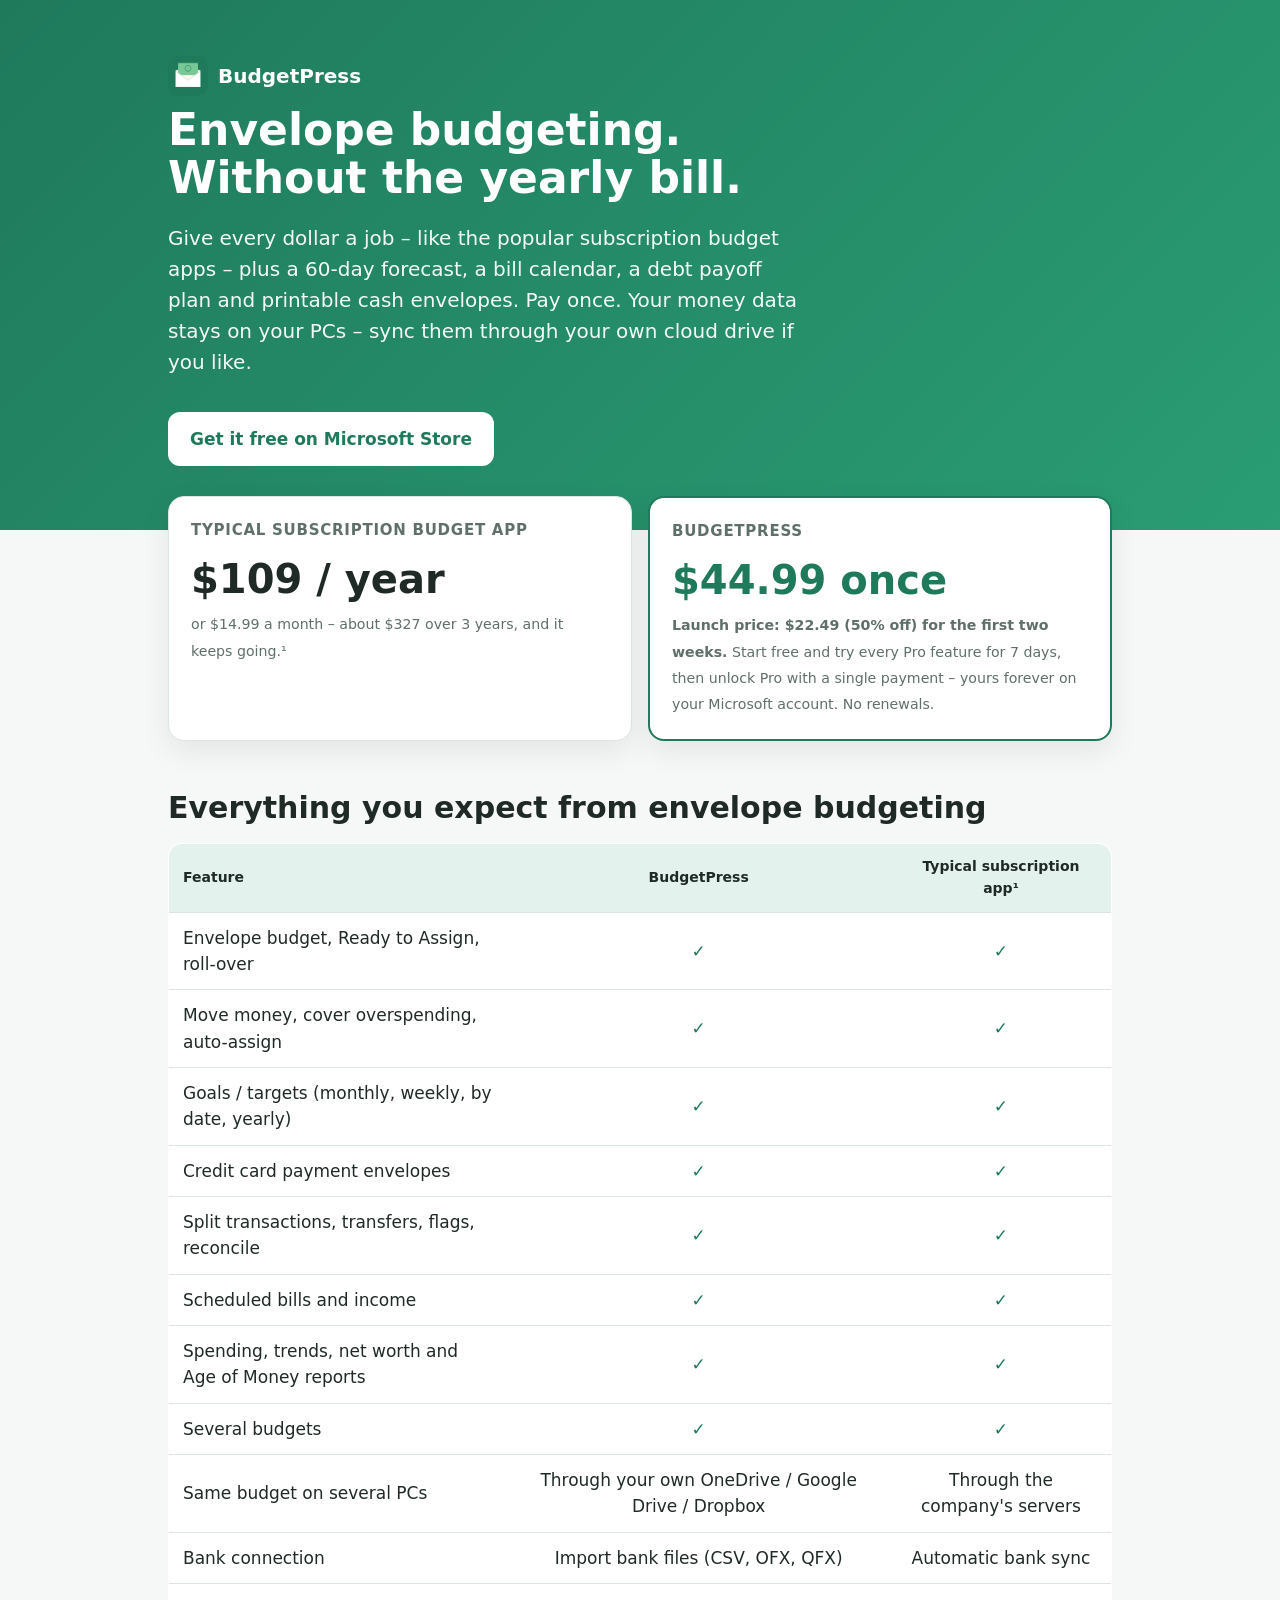
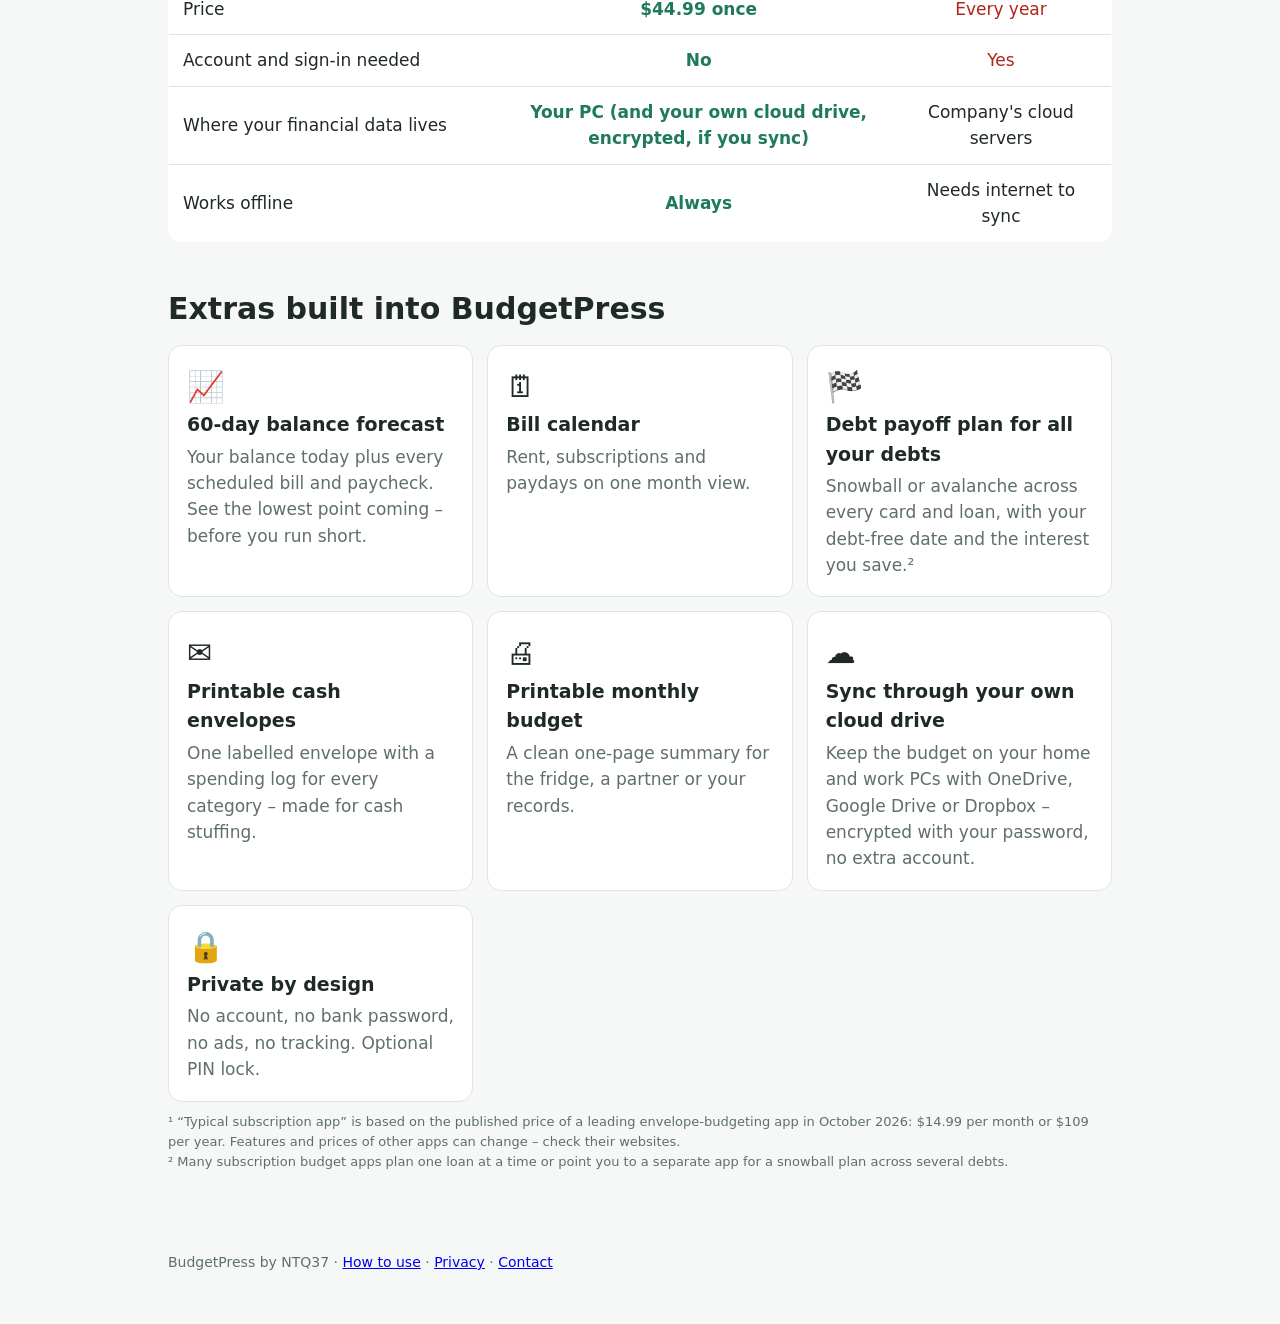
==== why.html @ d17dcd6e "Add files via upload" ====
<!doctype html>
<html lang="en"><head><meta charset="utf-8"><meta name="viewport" content="width=device-width, initial-scale=1">
<title>Why BudgetPress – envelope budgeting without a subscription</title>
<meta name="description" content="BudgetPress does envelope budgeting like the big subscription apps – and adds a 60-day forecast, bill calendar, debt payoff plan and printable cash envelopes. Pay once. Private and offline.">
<link rel="icon" href="icon-192.png">
<style>
:root{--g:#1f7a5c;--g2:#e3f2ec;--ink:#1f2a27;--mut:#5f6f6a;--line:#dde5e2;--bg:#f6f8f7;--card:#fff}
@media (prefers-color-scheme:dark){:root{--g:#6fd3a8;--g2:#1d3a30;--ink:#e9f0ed;--mut:#a3b2ad;--line:#2f3a37;--bg:#121715;--card:#1b2220}}
*{box-sizing:border-box}body{margin:0;font:17px/1.55 'Segoe UI',system-ui,sans-serif;color:var(--ink);background:var(--bg)}
.wrap{max-width:980px;margin:0 auto;padding:0 18px}
header{background:linear-gradient(135deg,#1f7a5c,#2a9d74);color:#fff;padding:56px 0 64px}
header h1{font-size:44px;line-height:1.1;margin:10px 0}header p{font-size:20px;max-width:640px;opacity:.95}
.brand{display:flex;align-items:center;gap:10px;font-weight:800;font-size:20px}.brand img{border-radius:10px}
.cta{display:inline-block;background:#fff;color:#1f7a5c;font-weight:800;padding:14px 22px;border-radius:12px;text-decoration:none;margin-top:14px}
.price{display:grid;grid-template-columns:1fr 1fr;gap:16px;margin:-34px 0 30px}
.pcard{background:var(--card);border:1px solid var(--line);border-radius:16px;padding:22px;box-shadow:0 10px 30px rgba(0,0,0,.08)}
.pcard h3{margin:0 0 6px;color:var(--mut);font-size:15px;text-transform:uppercase;letter-spacing:.05em}
.pcard .big{font-size:40px;font-weight:800}.pcard.us{border:2px solid var(--g)}.pcard.us .big{color:var(--g)}
.pcard small{color:var(--mut)}
h2{font-size:30px;margin:44px 0 12px}
table{width:100%;border-collapse:collapse;background:var(--card);border:1px solid var(--line);border-radius:14px;overflow:hidden}
th,td{padding:12px 14px;border-bottom:1px solid var(--line);text-align:center}th:first-child,td:first-child{text-align:left}
th{background:var(--g2);font-size:14px}td.y{color:var(--g);font-weight:800}td.n{color:#b42318}
.grid{display:grid;grid-template-columns:repeat(auto-fill,minmax(270px,1fr));gap:14px}
.f{background:var(--card);border:1px solid var(--line);border-radius:14px;padding:18px}.f b{display:block;font-size:19px;margin-bottom:4px}.f span{color:var(--mut)}
.f .ic{font-size:30px}
.note{color:var(--mut);font-size:13px;margin:10px 0 50px}
footer{padding:30px 0 50px;color:var(--mut);font-size:14px}
@media (max-width:700px){header h1{font-size:32px}.price{grid-template-columns:1fr;margin-top:-24px}th,td{padding:9px 8px;font-size:14px}}
</style></head><body>
<header><div class="wrap">
  <div class="brand"><img src="icon-192.png" width="40" height="40" alt="">BudgetPress</div>
  <h1>Envelope budgeting.<br>Without the yearly bill.</h1>
  <p>Give every dollar a job – like the popular subscription budget apps – plus a 60-day forecast, a bill calendar, a debt payoff plan and printable cash envelopes. Pay once. Your money data stays on your PCs – sync them through your own cloud drive if you like.</p>
  <a class="cta" href="https://apps.microsoft.com/search/publisher?name=NTQ37" id="storeLink">Get it free on Microsoft Store</a>
</div></header>

<main class="wrap">
  <div class="price">
    <div class="pcard"><h3>Typical subscription budget app</h3><div class="big">$109 / year</div><small>or $14.99 a month – about $327 over 3 years, and it keeps going.¹</small></div>
    <div class="pcard us"><h3>BudgetPress</h3><div class="big">$44.99 once</div><small><b>Launch price: $22.49 (50% off) for the first two weeks.</b> Start free and try every Pro feature for 7 days, then unlock Pro with a single payment – yours forever on your Microsoft account. No renewals.</small></div>
  </div>

  <h2>Everything you expect from envelope budgeting</h2>
  <table>
    <thead><tr><th>Feature</th><th>BudgetPress</th><th>Typical subscription app¹</th></tr></thead>
    <tbody>
      <tr><td>Envelope budget, Ready to Assign, roll-over</td><td class="y">✓</td><td class="y">✓</td></tr>
      <tr><td>Move money, cover overspending, auto-assign</td><td class="y">✓</td><td class="y">✓</td></tr>
      <tr><td>Goals / targets (monthly, weekly, by date, yearly)</td><td class="y">✓</td><td class="y">✓</td></tr>
      <tr><td>Credit card payment envelopes</td><td class="y">✓</td><td class="y">✓</td></tr>
      <tr><td>Split transactions, transfers, flags, reconcile</td><td class="y">✓</td><td class="y">✓</td></tr>
      <tr><td>Scheduled bills and income</td><td class="y">✓</td><td class="y">✓</td></tr>
      <tr><td>Spending, trends, net worth and Age of Money reports</td><td class="y">✓</td><td class="y">✓</td></tr>
      <tr><td>Several budgets</td><td class="y">✓</td><td class="y">✓</td></tr>
      <tr><td>Same budget on several PCs</td><td>Through your own OneDrive / Google Drive / Dropbox</td><td>Through the company's servers</td></tr>
      <tr><td>Bank connection</td><td>Import bank files (CSV, OFX, QFX)</td><td>Automatic bank sync</td></tr>
      <tr><td>Price</td><td class="y">$44.99 once</td><td class="n">Every year</td></tr>
      <tr><td>Account and sign-in needed</td><td class="y">No</td><td class="n">Yes</td></tr>
      <tr><td>Where your financial data lives</td><td class="y">Your PC (and your own cloud drive, encrypted, if you sync)</td><td>Company's cloud servers</td></tr>
      <tr><td>Works offline</td><td class="y">Always</td><td>Needs internet to sync</td></tr>
    </tbody>
  </table>

  <h2>Extras built into BudgetPress</h2>
  <div class="grid">
    <div class="f"><div class="ic">📈</div><b>60-day balance forecast</b><span>Your balance today plus every scheduled bill and paycheck. See the lowest point coming – before you run short.</span></div>
    <div class="f"><div class="ic">🗓</div><b>Bill calendar</b><span>Rent, subscriptions and paydays on one month view.</span></div>
    <div class="f"><div class="ic">🏁</div><b>Debt payoff plan for all your debts</b><span>Snowball or avalanche across every card and loan, with your debt-free date and the interest you save.²</span></div>
    <div class="f"><div class="ic">✉️</div><b>Printable cash envelopes</b><span>One labelled envelope with a spending log for every category – made for cash stuffing.</span></div>
    <div class="f"><div class="ic">🖨</div><b>Printable monthly budget</b><span>A clean one-page summary for the fridge, a partner or your records.</span></div>
    <div class="f"><div class="ic">☁️</div><b>Sync through your own cloud drive</b><span>Keep the budget on your home and work PCs with OneDrive, Google Drive or Dropbox – encrypted with your password, no extra account.</span></div>
    <div class="f"><div class="ic">🔒</div><b>Private by design</b><span>No account, no bank password, no ads, no tracking. Optional PIN lock.</span></div>
  </div>
  <p class="note">¹ “Typical subscription app” is based on the published price of a leading envelope-budgeting app in October 2026: $14.99 per month or $109 per year. Features and prices of other apps can change – check their websites.<br>² Many subscription budget apps plan one loan at a time or point you to a separate app for a snowball plan across several debts.</p>
</main>
<footer><div class="wrap">BudgetPress by NTQ37 · <a href="help.html">How to use</a> · <a href="privacy.html">Privacy</a> · <a href="mailto:thequan03072002@gmail.com">Contact</a></div></footer>
</body></html>
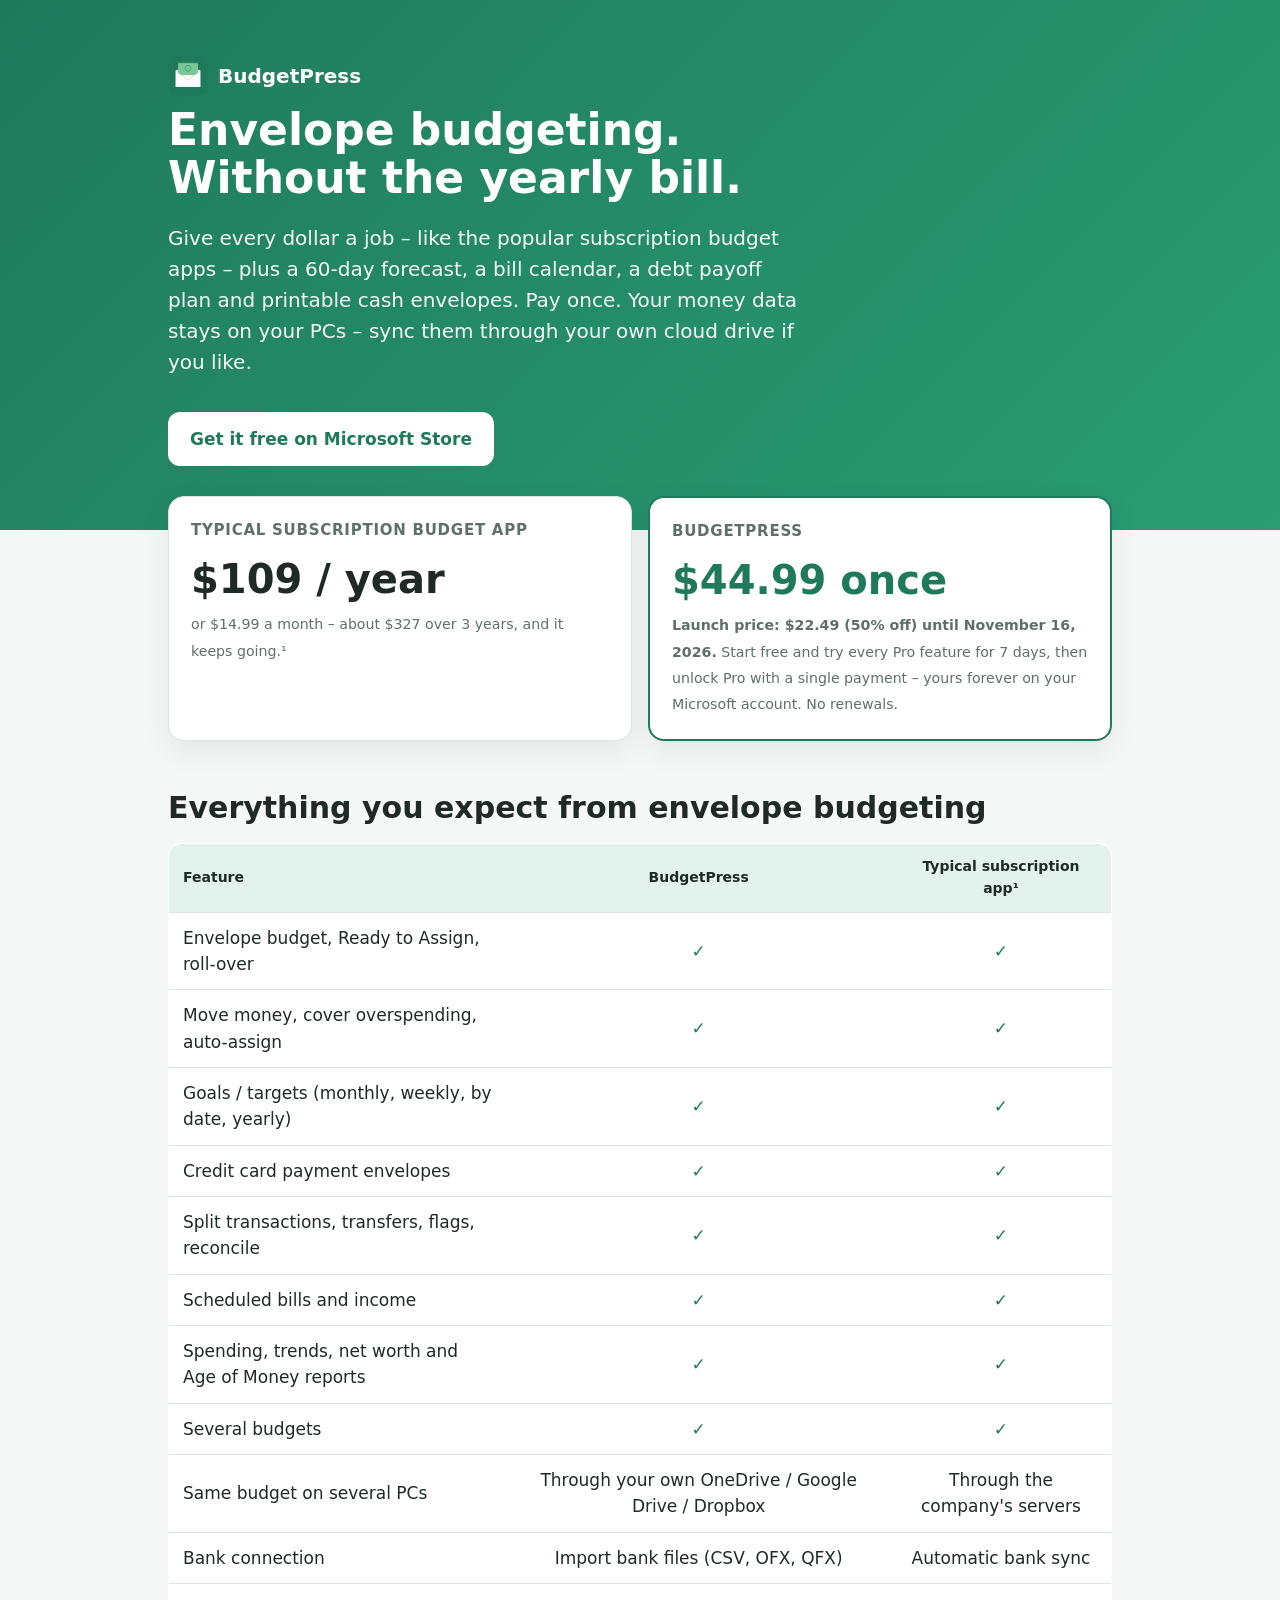
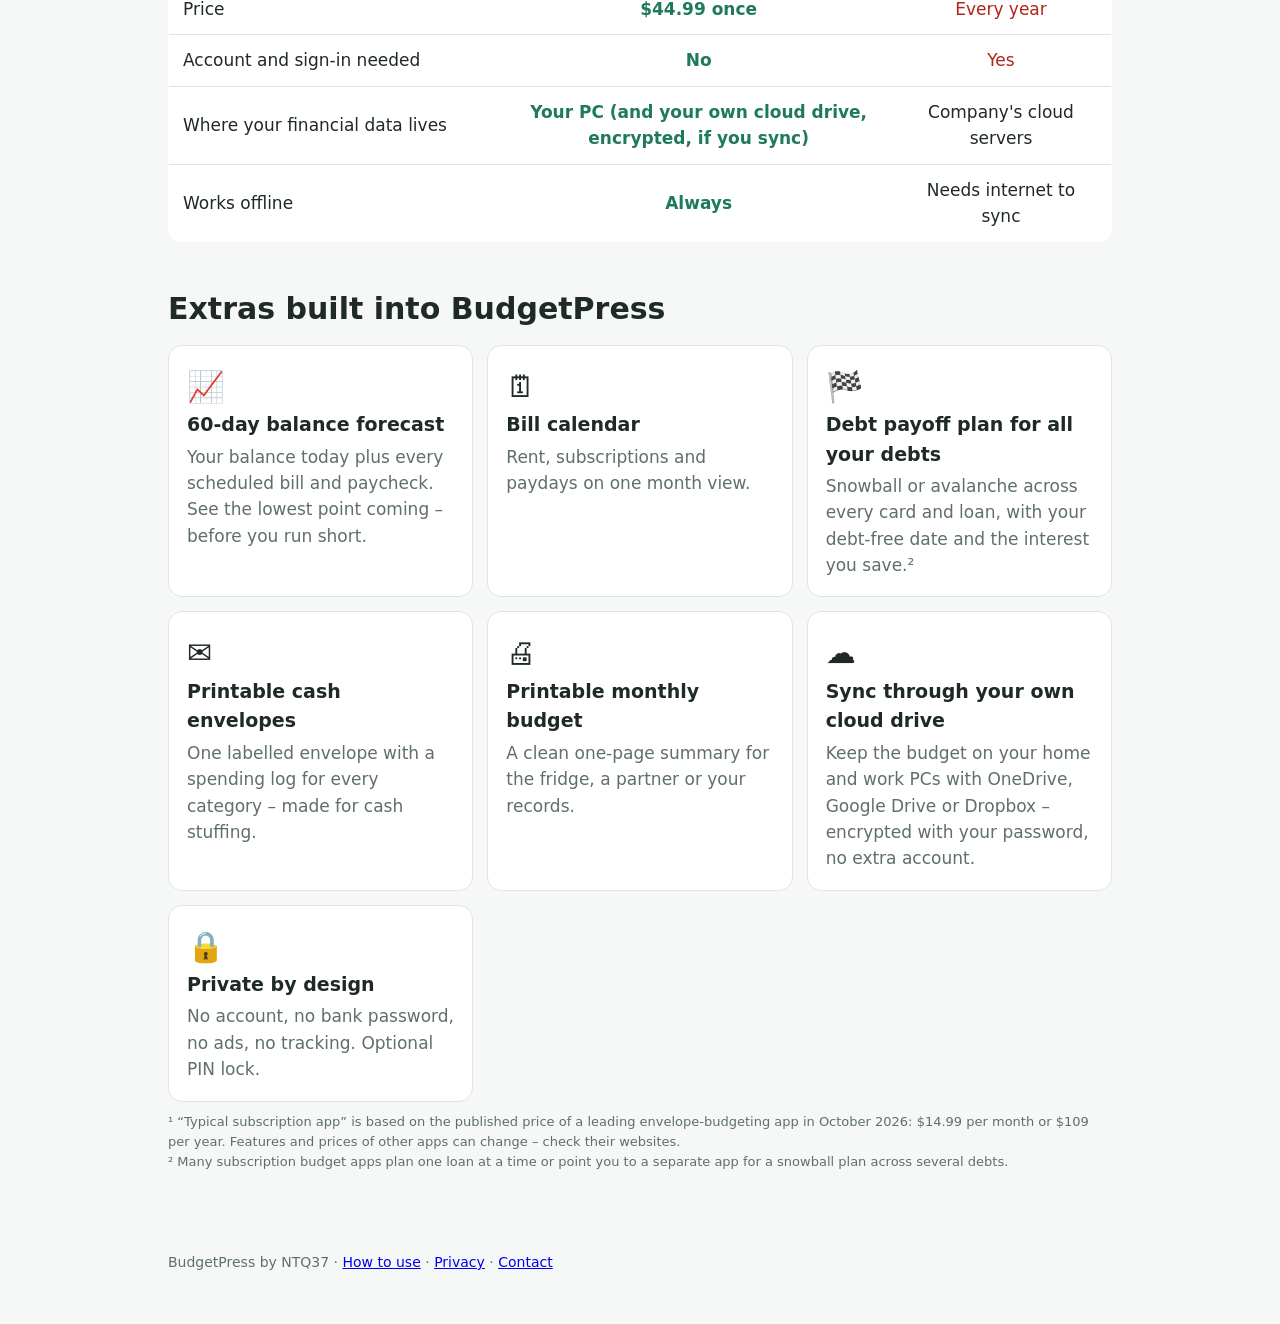
==== commit adbc4ef4: "Add files via upload" ====
--- a/why.html
+++ b/why.html
@@ -32,13 +32,13 @@
   <div class="brand"><img src="icon-192.png" width="40" height="40" alt="">BudgetPress</div>
   <h1>Envelope budgeting.<br>Without the yearly bill.</h1>
   <p>Give every dollar a job – like the popular subscription budget apps – plus a 60-day forecast, a bill calendar, a debt payoff plan and printable cash envelopes. Pay once. Your money data stays on your PCs – sync them through your own cloud drive if you like.</p>
-  <a class="cta" href="https://apps.microsoft.com/search/publisher?name=NTQ37" id="storeLink">Get it free on Microsoft Store</a>
+  <a class="cta" href="https://apps.microsoft.com/detail/9N6HCR3T80F2" id="storeLink">Get it free on Microsoft Store</a>
 </div></header>
 
 <main class="wrap">
   <div class="price">
     <div class="pcard"><h3>Typical subscription budget app</h3><div class="big">$109 / year</div><small>or $14.99 a month – about $327 over 3 years, and it keeps going.¹</small></div>
-    <div class="pcard us"><h3>BudgetPress</h3><div class="big">$44.99 once</div><small><b>Launch price: $22.49 (50% off) for the first two weeks.</b> Start free and try every Pro feature for 7 days, then unlock Pro with a single payment – yours forever on your Microsoft account. No renewals.</small></div>
+    <div class="pcard us"><h3>BudgetPress</h3><div class="big">$44.99 once</div><small><b>Launch price: $22.49 (50% off) until November 16, 2026.</b> Start free and try every Pro feature for 7 days, then unlock Pro with a single payment – yours forever on your Microsoft account. No renewals.</small></div>
   </div>
 
   <h2>Everything you expect from envelope budgeting</h2>
